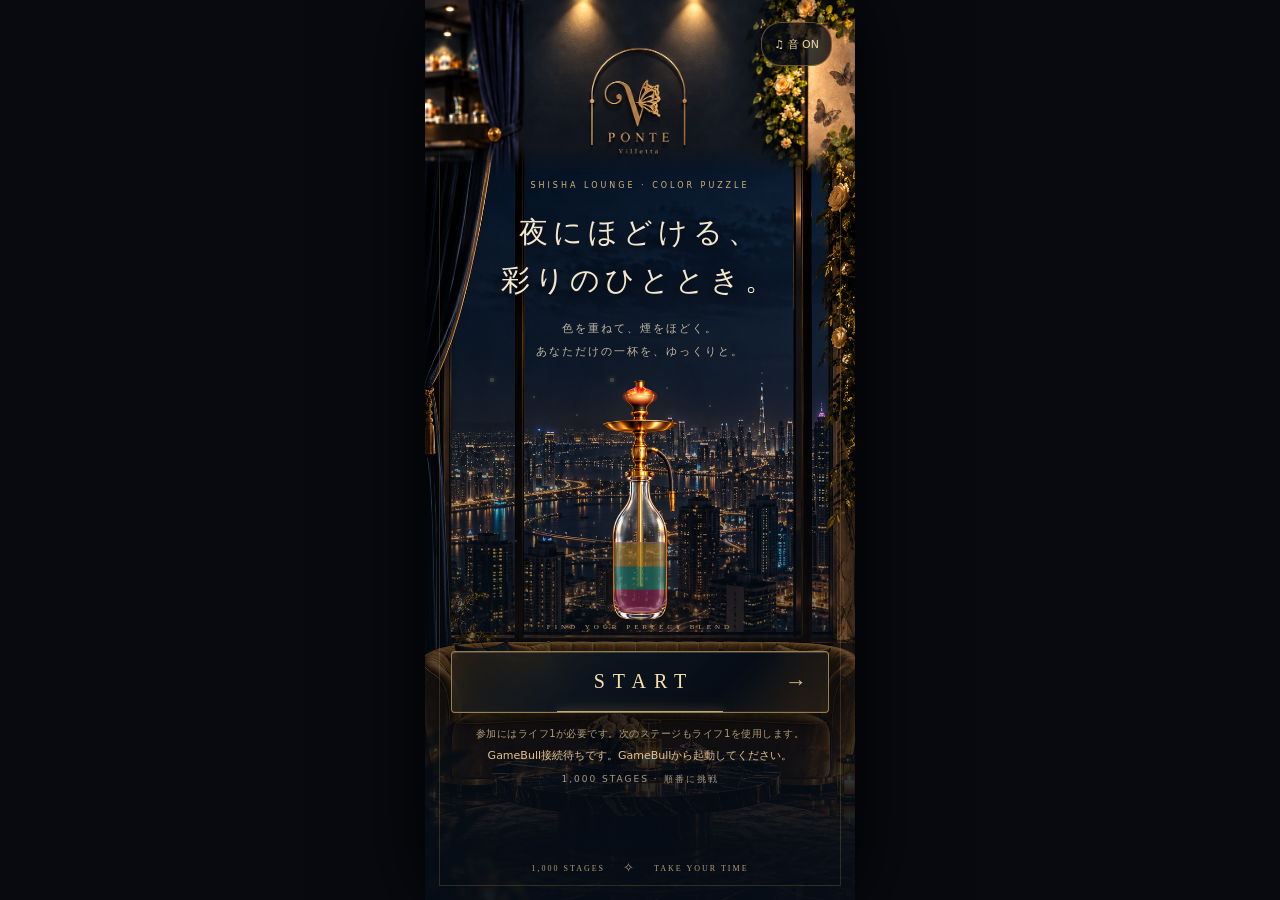
==== app.html @ 2be0266f "PONTE Villetta Color Sort staging build 1: GameBull Stage Mode (source 6ee5179)" ====
<!doctype html>
<!-- The game itself: the client's own page (source/index.html: their style block, stylesheet, markup and classic
     scripts, copied in at build time by vite.gamebull.config.ts, unchanged, plus three GameBull scripts in their
     script list: gb/ponte-env.js + gb/ponte-host.js before their gamebull.js, gb/ponte-hooks.js after their home.js).
     Loaded by index.html in a frame filling the page. -->
<html lang="ja">
<head>
<meta charset="utf-8">
<meta name="viewport" content="width=device-width, initial-scale=1, maximum-scale=1, user-scalable=no, viewport-fit=cover">
<meta name="referrer" content="no-referrer">
<title>PONTE Villetta · Color Sort</title>
<style>
*{box-sizing:border-box}body{margin:0;color:#eaf4f8;background:#0c1924;font:16px system-ui,sans-serif;min-height:100svh;background-image:radial-gradient(ellipse at 50% 35%,#193748,transparent 65%)}button,select{font:inherit;color:inherit}button{cursor:pointer}header{max-width:1060px;margin:auto;padding:28px 28px;display:flex;align-items:center;justify-content:space-between;border-bottom:1px solid #ffffff15}.brand{font-weight:750;letter-spacing:3px}.dot{color:#75e2c4}header small{color:#819ba9;letter-spacing:2px}main{max-width:950px;margin:auto;text-align:center;padding:40px 20px}.eyebrow{font-size:11px;letter-spacing:4px;color:#75e2c4}h1{font-size:clamp(30px,5vw,46px);font-weight:500;margin:12px 0}p{color:#93acba;font-size:14px;line-height:1.8}.stats{display:flex;justify-content:center;gap:55px;margin:28px 0 12px}.stats span{display:block;font-size:10px;letter-spacing:2px;color:#8da6b5;margin-bottom:5px}.stats strong{font-size:22px;font-weight:500}select{background:#172c3b;border:1px solid #466071;border-radius:8px;padding:6px}#board{display:flex;flex-wrap:wrap;justify-content:center;gap:28px 22px;max-width:800px;margin:40px auto;min-height:215px;align-items:center}.bottle{position:relative;background:transparent;border:0;padding:0 7px 22px;width:86px;transition:transform .22s;outline-offset:9px}.glass{height:164px;border:2px solid #a7ccdb85;border-top:0;border-radius:8px 8px 25px 25px;padding:9px 5px 5px;background:linear-gradient(90deg,#ffffff0d,transparent 60%,#ffffff10);position:relative;box-shadow:inset 3px 0 0 #ffffff08,0 12px 20px #0003}.glass:before{content:'';position:absolute;top:-5px;left:-4px;right:-4px;height:7px;border:2px solid #b8d6e2a0;border-radius:50%;background:#19303f}.liquid{position:absolute;bottom:5px;left:5px;right:5px;height:144px;display:flex;flex-direction:column-reverse;border-radius:0 0 18px 18px;overflow:hidden}.layer{height:25%;flex-shrink:0;background:var(--c);box-shadow:inset 7px 0 0 #ffffff18,inset -5px 0 0 #0000000b;border-top:1px solid #ffffff35}.num{position:absolute;bottom:0;left:0;right:0;font-size:11px;color:#7894a5}.selected{transform:translateY(-20px)}.selected .glass{border-color:#8ce6cf;box-shadow:0 0 25px #75e2c422}.complete .num{color:#75e2c4}.hint .glass{box-shadow:0 0 25px #f4d47888}#message{min-height:28px;color:#bdd5df;font-size:14px}.controls{display:flex;gap:10px;justify-content:center;flex-wrap:wrap;margin:20px 0}button.action{padding:13px 19px;border-radius:10px;border:1px solid #ffffff20;background:#ffffff08}.action:hover{background:#ffffff14}.action:disabled{opacity:.35;cursor:default}button.primary{background:#79dfc2;color:#0d3029;border:0;font-weight:650}.guide{margin:40px auto 0;padding-top:24px;border-top:1px solid #ffffff12;max-width:560px;font-size:12px;color:#7f9ba9}dialog{background:#173142;color:#eaf4f8;border:1px solid #6a9aab;border-radius:24px;padding:36px;max-width:90vw;text-align:center}dialog::backdrop{background:#041019bd}footer{text-align:center;color:#627e8e;font-size:11px;letter-spacing:2px;padding:20px}@media(max-width:500px){header{padding:22px 20px}header small{display:none}main{padding-top:28px}#board{gap:25px 8px;margin:32px auto}.bottle{width:65px;padding-left:4px;padding-right:4px}.glass{height:140px}.liquid{height:120px}.stats{gap:28px}.action{font-size:13px}}
</style><link rel="stylesheet" href="lounge.css?v=1">
  <script type="module" crossorigin src="./gb/app-Dv-M6QU7.js"></script>
  <link rel="modulepreload" crossorigin href="./gb/nozoom-BwxvnWFh.js">
</head>
<body>
<section id="home" aria-label="PONTE Villetta トップページ"><div class="home-logo" role="img" aria-label="PONTE Villetta"></div><div class="home-city-lights city-lights" aria-hidden="true"></div><div class="home-intro"><span class="home-kicker">SHISHA LOUNGE · COLOR PUZZLE</span><h2>夜にほどける、<br>彩りのひととき。</h2><p>色を重ねて、煙をほどく。<br>あなただけの一杯を、ゆっくりと。</p></div><div class="home-display" aria-hidden="true"><div class="hero-hookah"><div class="hero-water"></div><span class="hero-ember" aria-hidden="true"></span><span class="hero-smoke" aria-hidden="true"><i></i><i></i><i></i><i></i><i></i><i></i></span><img src="assets/hookah.png" alt=""></div><span class="home-caption">FIND YOUR PERFECT BLEND</span></div><div class="home-actions"><button id="continue-game" class="home-play">START <span>→</span></button><p id="participation-note"></p><p id="home-error" role="status" aria-live="polite"></p><span id="home-progress"></span></div><div class="home-foot"><span>1,000 STAGES</span><i>✧</i><span>TAKE YOUR TIME</span></div></section><button id="back-home" aria-label="トップページへ戻る">‹ TOP</button><div class="city-lights" aria-hidden="true"></div><header><div class="brand"><span class="dot">◒</span> WATER SORT</div><small>A LITTLE MOMENT OF CLARITY</small></header><button id="sound" type="button" aria-label="BGMと効果音の切り替え" aria-pressed="true">♫ 音 ON</button>
<main><div class="eyebrow">PONTE VILLETTA · COLOR SORT</div><h1>彩りを、ひとつに。</h1><p>光に満ちたボトルを、同じ色で満たしましょう。</p><div class="stats"><div><span>LEVEL</span><strong id="level">01</strong></div><div><span>MOVES</span><strong id="moves">0</strong></div><div><span>COMPLETED</span><strong id="done">0 / 2</strong></div></div><div id="board" aria-label="パズルのボトル"></div><div id="message" role="status" aria-live="polite">注ぐボトルを選んでください</div></main>
<dialog id="gameover"><div class="eyebrow">THE LOUNGE IS CLOSED</div><h1>GAME OVER</h1><p id="gameover-result"></p><button id="gameover-home" class="action primary">終了を確認しています…</button></dialog><dialog id="win"><div class="eyebrow">BEAUTIFULLY SORTED</div><h1>クリア！</h1><p id="result"></p><button class="action primary" id="next">次のステージへ →</button><button class="action" id="close">盤面を見る</button></dialog>
<script src="gamebull-config.js?v=1"></script><script src="gb/ponte-env.js?v=1"></script><script src="gb/ponte-host.js?v=1"></script><script src="gamebull.js?v=1"></script><script src="levels.js?v=1"></script><script src="audio.js?v=1"></script><script src="scroll-lock.js?v=1"></script><script src="pour.js?v=1"></script><script src="atmosphere.js?v=1"></script><script src="gameover.js?v=1"></script><script src="game.js?v=1"></script><script src="home.js?v=1"></script><script src="gb/ponte-hooks.js?v=1"></script>
</body>
</html>
---- lounge.css ----
/* PONTE Villetta — reference lounge theme */
body{background:#101114 url('assets/lounge.png') center top / cover fixed no-repeat;color:#f8e9c9;min-height:100svh;font-family:'Yu Mincho','Hiragino Mincho ProN',Georgia,serif}
body:before{content:'';position:fixed;inset:0;background:linear-gradient(180deg,#080a1000 0%,#080a1020 22%,#080a1040 70%,#080a1000);z-index:-1;pointer-events:none}
header{height:clamp(180px,24vw,270px);padding:0;border:0;justify-content:center;position:relative;max-width:1100px}
header .brand,header small{display:none}
main{max-width:1080px;padding:0 24px 18px;position:relative}
.eyebrow{color:#eac078;letter-spacing:5px;font-size:10px}main>h1{font-size:clamp(18px,3vw,26px);letter-spacing:5px;margin:8px 0;font-weight:400;text-shadow:0 2px 10px #000}main>p{margin:6px 0;color:#e4cfaa;font-size:12px;letter-spacing:2px}
.stats{margin:20px auto 4px;gap:0;border:1px solid #b886415e;max-width:420px;background:#090d13b8;border-radius:3px;padding:10px 0;box-shadow:0 4px 30px #0004}.stats>div{flex:1;border-right:1px solid #b8864135}.stats>div:last-child{border:0}.stats span{color:#bfa77c;font-size:9px;letter-spacing:3px}.stats strong{font-size:19px;color:#f5dcac}select{background:#141617;color:#f2d59c;border:1px solid #a681454d;font:15px Georgia,serif;padding:3px 12px;border-radius:2px}
#board{display:grid;grid-template-columns:repeat(var(--columns,5),minmax(0,1fr));gap:0;max-width:940px;margin:20px auto 12px;min-height:260px;align-items:end;position:relative}
.shelf-row{display:contents}.bottle{width:100%;aspect-ratio:0.34;height:auto;padding:0;margin:0 0 24px;position:relative;isolation:isolate;transform-origin:50% 90%;transition:transform .3s,filter .3s;overflow:visible;max-height:355px}
.bottle:before{content:'';position:absolute;left:-2%;right:-2%;bottom:-5px;height:7px;background:linear-gradient(#fff0bf,#d29231 28%,#6e390a 60%,#fbd78d 80%,#4b2b10);box-shadow:0 3px 15px #000,0 -2px 13px #efaa3240;z-index:-1}
.bottle:after{content:'';position:absolute;inset:0;background:url('assets/hookah.png') center center / 100% 100% no-repeat;pointer-events:none;z-index:3;filter:drop-shadow(0 8px 8px #0008)}
.glass{position:absolute;left:19%;right:19%;height:42%;bottom:3%;border:0;border-radius:0 0 22% 22%;padding:0;background:none;box-shadow:none;overflow:hidden;z-index:1;clip-path:polygon(4% 0,96% 0,100% 88%,94% 97%,77% 100%,23% 100%,6% 97%,0 88%)}
.glass:before{display:none}.liquid{inset:0;height:100%;border-radius:0;overflow:hidden}.layer{background:linear-gradient(90deg,#0004 0%,#fff2 18%,var(--c) 35%,var(--c) 65%,#fff3 84%,#0004 100%),var(--c);background-blend-mode:screen,normal;box-shadow:inset 2px 0 8px #fff3,0 -2px 5px var(--c);border-top:2px solid #fff8;filter:saturate(1.5) brightness(1.1);position:relative}.layer:after{content:'';position:absolute;inset:0;background:radial-gradient(ellipse at 50% 25%,#ffffff66 0 1px,transparent 2px),radial-gradient(ellipse at 65% 70%,#ffffff44 0 1px,transparent 2px);background-size:17px 25px,23px 33px}
.num{bottom:-23px;font-family:Georgia,serif;font-size:11px;color:#e0ba73;text-shadow:0 1px 6px #000}.selected{transform:translateY(-16px);filter:drop-shadow(0 0 9px #ffcb7180)}.selected .glass{border:0;box-shadow:none}.complete .num{color:#ffe7a1}.hint{filter:drop-shadow(0 0 12px #ffdc7b)}.hint .glass{box-shadow:none}
#message{font-family:system-ui,sans-serif;font-size:12px;color:#f2dcaf;text-shadow:0 2px 7px #000;margin:12px 0}.controls{gap:8px;margin:12px 0}.action,button.action{font-family:system-ui,sans-serif;font-size:12px;letter-spacing:1px;border:1px solid #b38a4a99;border-radius:3px;background:linear-gradient(#24201be8,#0d0e12ef);color:#f2d7a1;padding:12px 20px;box-shadow:0 5px 18px #0004}.action:hover{background:#73552c9e;border-color:#edc77f}button.primary{background:linear-gradient(#e7c078,#9d6d2b);color:#19130b}.guide{font-family:system-ui,sans-serif;border-color:#c89c4844;color:#dbc8a6;background:#090c12bd;padding:17px 20px;margin-top:20px;line-height:1.9;font-size:11px;max-width:600px}footer{font-family:Georgia,serif;color:#e6c380;text-shadow:0 2px 5px #000;padding:22px 0 35px;letter-spacing:4px;font-size:10px}dialog{background:linear-gradient(145deg,#25231f,#0a0d13);border:1px solid #c79a52;color:#f3ddb3;border-radius:4px;box-shadow:0 0 90px #d8a13c20}dialog h1{font-family:Georgia,serif}dialog p{color:#d6c19f}
@media(min-width:900px){body{background-size:1100px auto;background-color:#090b10}main{max-width:1000px}#board{max-width:840px}.bottle{max-height:330px}}
@media(max-width:600px){body{background-attachment:scroll;background-size:auto 100%;background-position:center top}header{height:185px}main{padding:0 10px 15px}main>h1{font-size:18px;letter-spacing:3px}main>p{font-size:10px;letter-spacing:1px}.stats{max-width:310px;margin-top:15px;padding:8px 0}#board{margin:16px 0 12px;min-height:210px}.bottle{max-height:260px;margin-bottom:28px}.controls{gap:6px}.action,button.action{padding:10px 12px;font-size:11px}.num{font-size:10px}.guide{margin-top:15px;font-size:10px}footer{font-size:8px;letter-spacing:3px}}
@media(prefers-reduced-motion:reduce){.bottle{transition:none}}
header{height:410px}.bottle{aspect-ratio:.56;max-height:none}.glass{left:31%;right:31%;height:36%;bottom:4%}header .brand{display:block;position:absolute;inset:0;opacity:0;pointer-events:none}body{background-size:1100px auto;background-attachment:scroll} @media(min-width:900px){header{height:410px}.bottle{max-height:none}} @media(max-width:600px){body{background-size:760px auto}header{height:285px}.bottle{max-height:none}}

.pouring-bottle{transform-origin:50% 43%!important;filter:drop-shadow(0 10px 14px #000a)}.pouring-bottle:before,.pouring-bottle .num{display:none}.pour-source .glass,.pour-source:after,.pour-source .num{visibility:hidden}.pour-stream{position:fixed;inset:0;width:100vw;height:100vh;pointer-events:none;z-index:1101;overflow:visible;filter:drop-shadow(0 0 4px #fff8)}.incoming-water{height:0;flex-shrink:0}

/* Mobile portrait game frame on every screen. */
html{background:#080a10}body{width:100%;max-width:430px;margin:0 auto;position:relative;min-height:100svh;background-size:430px auto;background-position:center top;box-shadow:0 0 80px #000;overflow-x:clip}header{height:164px!important;width:100%}main{max-width:430px;padding:0 12px 16px}main>.eyebrow{font-size:8px;letter-spacing:3px}main>h1{font-size:19px;letter-spacing:3px;margin:6px 0}main>p{font-size:10px;letter-spacing:.5px;margin:4px 0}.stats{margin:12px auto 0;padding:8px 0;max-width:335px}.stats span{font-size:8px;letter-spacing:2px}.stats strong{font-size:17px}select{min-height:30px;font-size:15px}#board{max-width:405px;margin:24px auto 12px;gap:0;min-height:180px}.bottle{aspect-ratio:.56;max-height:none;margin-bottom:28px;touch-action:manipulation}.num{font-size:10px;bottom:-22px}#message{font-size:11px;margin:8px 0;min-height:22px}.controls{display:grid;grid-template-columns:1fr 1fr;gap:8px;max-width:340px;margin:10px auto}.action,button.action{font-size:12px;padding:10px 8px;min-height:44px;touch-action:manipulation}.guide{font-size:10px;line-height:1.8;margin:16px auto 0;padding:12px 8px}footer{font-size:8px;letter-spacing:2px;padding:16px 0 max(22px,env(safe-area-inset-bottom))}dialog{max-width:calc(100vw - 32px);width:350px;padding:28px 18px}dialog h1{font-size:30px}.pouring-bottle{max-width:none}
.hose-smoke{position:absolute;left:75%;top:54%;width:1px;height:1px;z-index:5;pointer-events:none}.hose-smoke i{position:absolute;left:-5px;bottom:0;width:13px;height:22px;border-radius:50%;background:radial-gradient(ellipse,#f3f0ed99,#d4d9e43d 45%,transparent 72%);filter:blur(2px);opacity:0;animation:shisha-smoke 3.6s ease-out infinite}.hose-smoke i:nth-child(2){animation-delay:.7s}.hose-smoke i:nth-child(3){animation-delay:1.4s}.hose-smoke i:nth-child(4){animation-delay:2.1s}.hose-smoke i:nth-child(5){animation-delay:2.8s}.complete:after{filter:drop-shadow(0 0 5px #ffd37b55)}.pouring-bottle .hose-smoke,.pour-source .hose-smoke{display:none}
@keyframes shisha-smoke{0%{opacity:0;transform:translate(0,0) scale(.4) rotate(-8deg)}15%{opacity:.8}40%{opacity:.6;transform:translate(-8px,-22px) scale(1.2) rotate(12deg)}70%{opacity:.35;transform:translate(10px,-48px) scale(1.9) rotate(-12deg)}100%{opacity:0;transform:translate(-5px,-85px) scale(2.6) rotate(16deg)}}
@media(max-width:360px){header{height:155px!important}main{padding-left:8px;padding-right:8px}main>h1{font-size:17px}#board{margin-top:22px}.hose-smoke i{width:11px}}
@media(prefers-reduced-motion:reduce){.hose-smoke i{animation:none;opacity:.35;transform:translateY(-12px);filter:blur(3px)}}

/* Keep the playfield primary; removed bottom controls and copy. */
main{padding:0 6px 18px}header{height:145px!important}main>.eyebrow{font-size:7px;letter-spacing:2px}main>h1{font-size:16px;margin:3px 0}main>p{display:none}.stats{margin-top:8px;padding:5px 0;max-width:320px}#board{max-width:418px;margin:26px auto 0;min-height:0;column-gap:0;row-gap:10px}.bottle{aspect-ratio:.56;margin-bottom:22px}.bottle:after{background-size:125% 100%;background-position:center}.glass{left:26.25%;right:26.25%}.hose-smoke{left:81.25%}.bottle:before{left:0;right:0}.num{bottom:-19px}#message{position:absolute;width:1px;height:1px;padding:0;margin:-1px;overflow:hidden;clip-path:inset(50%);white-space:nowrap}body{background-size:430px auto;background-repeat:repeat-y}.pouring-bottle{margin:0}.pouring-bottle:after{background-size:125% 100%}@media(max-width:360px){header{height:140px!important}main{padding:0 4px 14px}#board{margin-top:24px}}
body{background-repeat:no-repeat}
/* Extend the lounge to the full document while preserving the original masthead. */
body{isolation:isolate;background-size:100% 100%;background-repeat:no-repeat;background-position:center top}
body:before{content:'';position:absolute;inset:0;z-index:-1;background:url('assets/lounge.png') center top / 100% auto no-repeat;mask-image:linear-gradient(to bottom,#000 0px,#000 350px,transparent 640px);pointer-events:none}
/* One continuous scene: skyline above, a single sofa below. */
body{background-image:url('assets/lounge-night.png');background-size:100% 100%;background-position:center top;background-repeat:no-repeat}
body:before{display:none}
/* Keep the established V-and-butterfly logo exactly as before. */
header{height:170px!important;background:url('assets/lounge.png') center top / 430px auto no-repeat;mask-image:linear-gradient(#000 0%,#000 93%,transparent 100%)}
@media(max-width:430px){header{background-size:100% auto}}

#sound{position:absolute;top:10px;right:10px;z-index:20;border:1px solid #b38a4a88;border-radius:20px;background:#080c14cc;color:#f1d29c;font:11px system-ui,sans-serif;padding:8px 12px;min-height:44px;min-width:70px;cursor:pointer;touch-action:manipulation}#sound[aria-pressed="false"]{color:#adabac;border-color:#7776}#sound:focus-visible{outline:2px solid #f1d29c;outline-offset:3px}

.coal-glow{position:absolute;z-index:4;top:3.7%;left:37%;width:26%;height:7%;border-radius:50%;pointer-events:none;opacity:0;background:radial-gradient(ellipse,#fff3b6 0%,#ff9025 20%,#fc3615a8 52%,transparent 75%);mix-blend-mode:screen}.complete .coal-glow{animation:ember-breathe 2.4s ease-in-out infinite}.pouring-bottle .coal-glow{display:none}@keyframes ember-breathe{0%,100%{opacity:.6;filter:drop-shadow(0 0 4px #ff4014)}50%{opacity:1;filter:drop-shadow(0 0 10px #ff6b16)}}
.water-bubbles{position:absolute;inset:0;pointer-events:none;overflow:hidden;z-index:2;display:none}.selected .water-bubbles{display:block}.water-bubbles i{position:absolute;left:45%;bottom:0;width:4px;height:5px;border:1px solid #e2ffffbb;background:#ffffff30;border-radius:50%;opacity:0;animation:water-bubble-rise 1.5s linear infinite}.water-bubbles i:nth-child(2){left:32%;animation-delay:.3s;width:3px;height:3px}.water-bubbles i:nth-child(3){left:61%;animation-delay:.6s}.water-bubbles i:nth-child(4){left:52%;animation-delay:.9s;width:3px;height:3px}.water-bubbles i:nth-child(5){left:40%;animation-delay:1.2s}@keyframes water-bubble-rise{0%{opacity:0;transform:translate(0,0)}15%{opacity:.8}80%{opacity:.65}100%{opacity:0;transform:translate(3px,-90px)}}
.butterfly-celebration{position:fixed;inset:0;z-index:1400;pointer-events:none;overflow:hidden}.smoke-butterfly{position:absolute;width:24px;height:24px;opacity:0;animation:butterfly-rise 2.5s ease-in-out var(--delay) both}.butterfly-shape{position:absolute;inset:0;filter:drop-shadow(0 0 4px #ffdc9e);opacity:.85}.wing{position:absolute;top:2px;width:12px;height:19px;border-radius:80% 20% 70% 35%;background:radial-gradient(ellipse at 65% 50%,#f9e5b5aa,#d7cdbd55 60%,transparent);border:1px solid #edcf9555;animation:wing-flutter .35s ease-in-out infinite alternate}.left-wing{left:0;transform-origin:right center}.right-wing{right:0;transform-origin:left center;scale:-1 1}.butterfly-body{position:absolute;left:11px;top:5px;width:2px;height:15px;border-radius:50%;background:#f7e2b7aa}.smoke-trail{position:absolute;left:3px;top:15px;width:20px;height:65px;border-radius:50%;background:radial-gradient(ellipse,#eee8dc40,transparent 65%);filter:blur(4px)}@keyframes wing-flutter{from{transform:rotateY(0) rotate(-12deg)}to{transform:rotateY(65deg) rotate(12deg)}}@keyframes butterfly-rise{0%{opacity:0;transform:translate(0,0) scale(.35)}15%{opacity:.9}55%{opacity:.8}100%{opacity:0;transform:translate(var(--dx),var(--dy)) scale(1.5)}}
@media(prefers-reduced-motion:reduce){.complete .coal-glow{animation:none;opacity:.7}.water-bubbles i{animation:none}.butterfly-celebration{display:none}}

#home{display:none}body.home-open>header,body.home-open>main{display:none}body.home-open{min-height:100svh;background-image:none;background-color:#080f18}body.home-open #home{display:flex}#home{position:relative;flex-direction:column;align-items:center;min-height:100svh;overflow:hidden;padding:0 26px 24px;background:linear-gradient(#050b1400 20%,#070e1844 50%,#060d17f2 94%),url('assets/lounge-night.png') center / 100% 100% no-repeat}#home:before{content:'';position:absolute;inset:0;pointer-events:none;border:1px solid #c69c4f38;margin:14px;z-index:0}.home-logo{width:calc(100% + 52px);height:174px;flex-shrink:0;background:url('assets/lounge.png') center top / 430px auto no-repeat;mask-image:linear-gradient(#000 85%,transparent)}.home-intro{text-align:center;position:relative;margin-top:0}.home-kicker{font:8px system-ui,sans-serif;letter-spacing:3px;color:#d2b275}.home-intro h2{font-size:29px;line-height:1.65;font-weight:400;letter-spacing:5px;margin:17px 0 12px;color:#f5e7cd;text-shadow:0 3px 15px #000}.home-intro p{font:11px/2.1 system-ui,sans-serif;letter-spacing:2px;color:#c1b7a6;margin:0}.home-display{position:relative;width:100%;height:260px;display:flex;align-items:center;justify-content:center;margin:8px 0 4px}.hero-hookah{position:relative;width:136px;height:244px;filter:drop-shadow(0 0 25px #dda55720)}.hero-hookah img{position:absolute;inset:0;width:100%;height:100%;z-index:2;object-fit:fill}.hero-water{position:absolute;left:31%;right:31%;bottom:4%;height:29%;border-radius:0 0 14px 14px;background:linear-gradient(to top,#ab176a 0 33%,#0ea794 34% 66%,#efad20 67%);box-shadow:0 0 18px #eabd3322}.home-caption{position:absolute;bottom:0;font-size:7px;letter-spacing:4px;color:#bea473}.home-actions{width:100%;position:relative;text-align:center;margin-top:16px}.home-play{width:100%;min-height:54px;border:1px solid #efce89;background:linear-gradient(120deg,#e5bf76,#ac7834);color:#1a140c;font:600 14px system-ui,sans-serif;letter-spacing:3px;border-radius:2px;box-shadow:0 4px 22px #c3953b1f;padding:12px 20px}.home-play span{float:right;font-size:20px}.home-play:hover{filter:brightness(1.1)}.home-secondary{display:block;margin:13px auto 8px;min-height:44px;background:transparent;border:0;border-bottom:1px solid #b7944a55;color:#dcc398;font:11px system-ui,sans-serif;letter-spacing:2px;padding:10px 16px}#home-progress{font:9px system-ui,sans-serif;color:#a89b86;letter-spacing:2px}.home-foot{display:flex;align-items:center;justify-content:center;gap:18px;font-size:8px;letter-spacing:2px;color:#b49c74;padding-top:24px;margin-top:auto;position:relative}.home-foot i{font-size:13px;font-style:normal}#back-home{position:absolute;left:9px;top:10px;z-index:20;min-height:44px;padding:8px 12px;border:1px solid #b38a4a66;border-radius:20px;background:#080c14cc;color:#e0c38d;font:10px system-ui,sans-serif;cursor:pointer}body.home-open #back-home{display:none}body.home-open #sound{top:22px;right:23px}@media(max-width:430px){.home-logo{background-size:100% auto}}@media(max-height:750px){.home-logo{height:150px}.home-intro h2{font-size:25px;margin:10px 0 6px}.home-display{height:205px}.hero-hookah{height:194px;width:108px}.home-actions{margin-top:12px}.home-foot{padding-top:16px}}

.hero-ember{position:absolute;top:3.7%;left:37%;width:26%;height:7%;z-index:4;border-radius:50%;background:radial-gradient(ellipse,#fff3c4 0%,#ffb14e 18%,#ff431bab 50%,transparent 74%);mix-blend-mode:screen;animation:hero-ember-glow 2.8s ease-in-out infinite;pointer-events:none}.hero-smoke{position:absolute;left:75%;top:54%;z-index:5;width:1px;height:1px;pointer-events:none}.hero-smoke i{position:absolute;bottom:0;left:-9px;width:22px;height:37px;border-radius:50%;opacity:0;background:radial-gradient(ellipse,#f1e9df99,#ccd6e344 45%,transparent 72%);filter:blur(3px);animation:hero-smoke-rise 4.4s ease-out infinite}.hero-smoke i:nth-child(2){animation-delay:.7s}.hero-smoke i:nth-child(3){animation-delay:1.4s}.hero-smoke i:nth-child(4){animation-delay:2.1s}.hero-smoke i:nth-child(5){animation-delay:2.8s}.hero-smoke i:nth-child(6){animation-delay:3.5s}.home-play{letter-spacing:6px;font-family:Georgia,serif;font-size:18px}.hero-water:after{content:'';position:absolute;inset:0;background:radial-gradient(circle at 50% 70%,#fff7 0 1px,transparent 2px);background-size:13px 21px;animation:hero-bubbles 2s linear infinite;opacity:.5}@keyframes hero-bubbles{to{background-position:0 -42px}}@keyframes hero-ember-glow{0%,100%{opacity:.65;filter:drop-shadow(0 0 5px #ff4515)}50%{opacity:1;filter:drop-shadow(0 0 13px #ff7d24)}}@keyframes hero-smoke-rise{0%{opacity:0;transform:translate(0,0) scale(.35)}15%{opacity:.7}45%{opacity:.55;transform:translate(-12px,-45px) scale(1.1) rotate(12deg)}70%{opacity:.3;transform:translate(9px,-85px) scale(1.8) rotate(-12deg)}100%{opacity:0;transform:translate(-8px,-135px) scale(2.5) rotate(15deg)}}@media(prefers-reduced-motion:reduce){.hero-ember{animation:none;opacity:.8}.hero-smoke i{animation:none;opacity:.2;transform:translateY(-15px)}.hero-water:after{animation:none}}
/* Jewel-toned liquid: bright color in front of the glass sprite, reflective edges retained. */
.bottle .glass{z-index:4;mix-blend-mode:screen}.bottle .layer{background:linear-gradient(90deg,#00121a55 0%,#ffffff24 12%,transparent 24%,transparent 68%,#ffffff45 88%,#00121a44 100%),var(--c);background-blend-mode:normal;filter:saturate(1.55) brightness(1.18);border-top:2px solid #dfffffc9;box-shadow:inset 3px 0 8px #ffffff40,inset -3px 0 7px #0004,0 -2px 7px var(--c)}.bottle .layer:after{background:radial-gradient(circle at 46% 25%,#ffffff88 0 1px,transparent 1.8px),radial-gradient(circle at 58% 68%,#ffffff66 0 .7px,transparent 1.5px);background-size:16px 23px,21px 31px;opacity:.75}.hero-water{z-index:3;mix-blend-mode:screen;filter:saturate(1.4) brightness(1.15);background:linear-gradient(to top,#f00069 0 33%,#00dcb1 34% 66%,#ffbc00 67%);box-shadow:inset 3px 0 8px #fff6,inset -3px 0 8px #0004,0 0 16px #00bfa533;border-top:2px solid #fff9}.hero-water:before{content:'';position:absolute;inset:0;border-radius:inherit;background:linear-gradient(90deg,#0003,transparent 25%,transparent 75%,#fff5 90%,#0002)}

.city-lights{position:absolute;inset:0;pointer-events:none;z-index:0;overflow:hidden}.city-lights i{position:absolute;width:var(--size);height:var(--size);border-radius:35%;background:#ffdda0;box-shadow:0 0 4px #ffc967,0 0 9px #ffbb4380;opacity:.2;animation:city-window-glow var(--duration) ease-in-out var(--delay) infinite}.city-lights i:nth-child(3n){background:#b7e5ff;box-shadow:0 0 5px #9ad6ff80}.city-lights i:nth-child(7n){border-radius:50%;box-shadow:0 0 6px #ffe2a3,0 0 16px #ffbd4655}body.home-open>.city-lights{display:none}.home-city-lights{z-index:0}main,header{z-index:1}.home-display,.home-logo{z-index:1}@keyframes city-window-glow{0%,100%{opacity:.15;filter:brightness(.7)}45%{opacity:.85;filter:brightness(1.3)}65%{opacity:.4}}@media(prefers-reduced-motion:reduce){.city-lights i{animation:none;opacity:.35}}
/* Smoked glass and fine gold for the lounge entrance. */
.home-play{position:relative;isolation:isolate;overflow:hidden;display:flex;align-items:center;justify-content:center;min-height:62px;border:1px solid #d4ae6caa;border-radius:4px;background:linear-gradient(135deg,#3a2d1b99 0%,#0b1520ed 38%,#060d17f2 70%,#302517bb);color:#f6dfb0;font:400 20px Georgia,serif;letter-spacing:8px;text-indent:8px;padding:16px 48px;box-shadow:inset 0 1px 0 #ffe7ba33,inset 0 -1px 0 #b68b431c,0 8px 25px #0008,0 0 15px #c79e4612;backdrop-filter:blur(10px);transition:box-shadow .25s,transform .2s,border-color .25s;touch-action:manipulation}.home-play span{position:absolute;right:21px;font-size:22px;color:#d8b77c;letter-spacing:0;text-indent:0;transition:transform .25s}.home-play:before{content:'';position:absolute;z-index:-1;inset:0;background:linear-gradient(110deg,transparent 15%,#ffdf9e18 45%,#fff2d62b 50%,transparent 75%);transform:translateX(-150%);animation:entrance-glint 7s ease-in-out infinite}.home-play:after{content:'';position:absolute;left:28%;right:28%;bottom:0;height:1px;background:#ffe6ac;box-shadow:0 0 9px #ffd174,0 0 20px #d6a650;opacity:.7}.home-play:hover{filter:none;border-color:#f3d69c;box-shadow:inset 0 1px 0 #ffe7ba44,0 8px 30px #0008,0 0 22px #c99e4630}.home-play:hover span{transform:translateX(4px)}.home-play:active{transform:translateY(2px) scale(.99)}.home-play:focus-visible{outline:2px solid #f4d69a;outline-offset:5px}@keyframes entrance-glint{0%,60%{transform:translateX(-150%)}85%,100%{transform:translateX(150%)}}@media(prefers-reduced-motion:reduce){.home-play:before{animation:none}.home-play,.home-play span{transition:none}}
/* Translucent liquid with restrained reflections for the dark lounge. */
.bottle .glass{z-index:4;mix-blend-mode:normal;opacity:.72}.bottle .layer{background:linear-gradient(90deg,#07131e55 0%,#ffffff12 13%,transparent 27%,transparent 72%,#ffffff28 88%,#07131e44 100%),var(--c);background-blend-mode:normal;filter:saturate(.8) brightness(.72);border-top:1px solid #e0f5ff66;box-shadow:inset 2px 0 6px #ffffff20,inset -2px 0 6px #0003;}.bottle .layer:after{opacity:.35}.hero-water{z-index:3;mix-blend-mode:normal;opacity:.65;filter:saturate(.85) brightness(.78);background:linear-gradient(to top,#bd2868 0 33%,#169c83 34% 66%,#c89120 67%);box-shadow:inset 2px 0 6px #ffffff22,inset -2px 0 6px #0004;border-top:1px solid #e3f4ff66}.hero-water:before{background:linear-gradient(90deg,#0002,transparent 25%,transparent 75%,#fff2 90%,#0002)}
/* Gameplay prioritizes clear color recognition; TOP remains translucent. */
.bottle .glass{mix-blend-mode:screen;opacity:1}.bottle .layer{filter:saturate(1.55) brightness(1.18);border-top:2px solid #dfffffc9;box-shadow:inset 3px 0 8px #ffffff40,inset -3px 0 7px #0004,0 -2px 7px var(--c)}

#participation-note{font:10px/1.8 system-ui,sans-serif;color:#c1aa7f;letter-spacing:.5px;margin:12px 0 2px}#home-error{font:11px/1.6 system-ui,sans-serif;color:#e5c18e;min-height:16px;margin:4px 0}#retry-stage{display:block;margin:10px auto 0;border:1px solid #b38a4a55;background:#080c14aa;color:#c7af82;font:10px system-ui,sans-serif;padding:8px 14px;min-height:40px;border-radius:3px;cursor:pointer}.home-play:disabled{opacity:.5;cursor:wait}
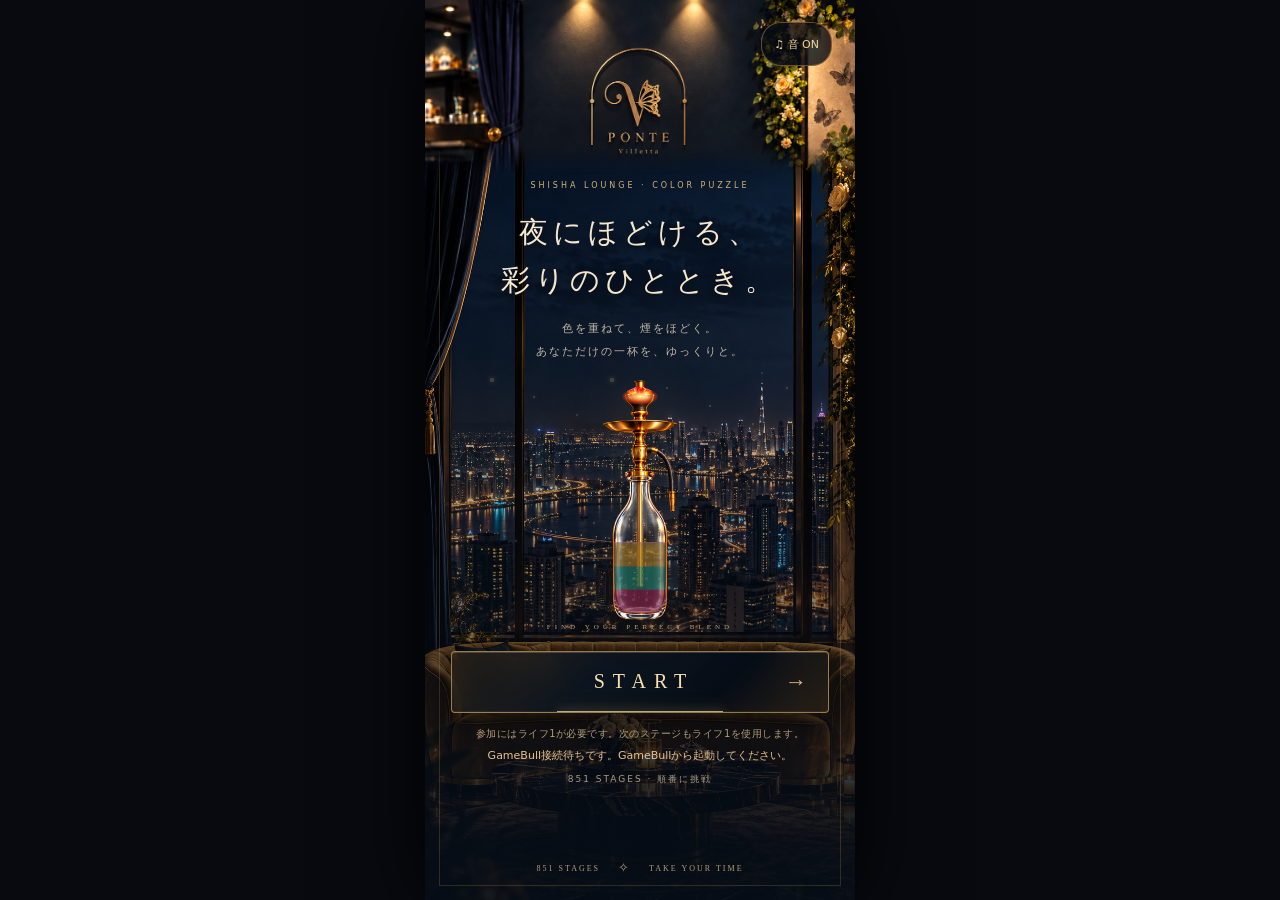
==== commit 86c85cc0: "PONTE Villetta Color Sort staging build 7: 851 stages, repeated boards removed (source 5fe5fc0)" ====
--- a/app.html
+++ b/app.html
@@ -11,14 +11,14 @@
 <title>PONTE Villetta · Color Sort</title>
 <style>
 *{box-sizing:border-box}body{margin:0;color:#eaf4f8;background:#0c1924;font:16px system-ui,sans-serif;min-height:100svh;background-image:radial-gradient(ellipse at 50% 35%,#193748,transparent 65%)}button,select{font:inherit;color:inherit}button{cursor:pointer}header{max-width:1060px;margin:auto;padding:28px 28px;display:flex;align-items:center;justify-content:space-between;border-bottom:1px solid #ffffff15}.brand{font-weight:750;letter-spacing:3px}.dot{color:#75e2c4}header small{color:#819ba9;letter-spacing:2px}main{max-width:950px;margin:auto;text-align:center;padding:40px 20px}.eyebrow{font-size:11px;letter-spacing:4px;color:#75e2c4}h1{font-size:clamp(30px,5vw,46px);font-weight:500;margin:12px 0}p{color:#93acba;font-size:14px;line-height:1.8}.stats{display:flex;justify-content:center;gap:55px;margin:28px 0 12px}.stats span{display:block;font-size:10px;letter-spacing:2px;color:#8da6b5;margin-bottom:5px}.stats strong{font-size:22px;font-weight:500}select{background:#172c3b;border:1px solid #466071;border-radius:8px;padding:6px}#board{display:flex;flex-wrap:wrap;justify-content:center;gap:28px 22px;max-width:800px;margin:40px auto;min-height:215px;align-items:center}.bottle{position:relative;background:transparent;border:0;padding:0 7px 22px;width:86px;transition:transform .22s;outline-offset:9px}.glass{height:164px;border:2px solid #a7ccdb85;border-top:0;border-radius:8px 8px 25px 25px;padding:9px 5px 5px;background:linear-gradient(90deg,#ffffff0d,transparent 60%,#ffffff10);position:relative;box-shadow:inset 3px 0 0 #ffffff08,0 12px 20px #0003}.glass:before{content:'';position:absolute;top:-5px;left:-4px;right:-4px;height:7px;border:2px solid #b8d6e2a0;border-radius:50%;background:#19303f}.liquid{position:absolute;bottom:5px;left:5px;right:5px;height:144px;display:flex;flex-direction:column-reverse;border-radius:0 0 18px 18px;overflow:hidden}.layer{height:25%;flex-shrink:0;background:var(--c);box-shadow:inset 7px 0 0 #ffffff18,inset -5px 0 0 #0000000b;border-top:1px solid #ffffff35}.num{position:absolute;bottom:0;left:0;right:0;font-size:11px;color:#7894a5}.selected{transform:translateY(-20px)}.selected .glass{border-color:#8ce6cf;box-shadow:0 0 25px #75e2c422}.complete .num{color:#75e2c4}.hint .glass{box-shadow:0 0 25px #f4d47888}#message{min-height:28px;color:#bdd5df;font-size:14px}.controls{display:flex;gap:10px;justify-content:center;flex-wrap:wrap;margin:20px 0}button.action{padding:13px 19px;border-radius:10px;border:1px solid #ffffff20;background:#ffffff08}.action:hover{background:#ffffff14}.action:disabled{opacity:.35;cursor:default}button.primary{background:#79dfc2;color:#0d3029;border:0;font-weight:650}.guide{margin:40px auto 0;padding-top:24px;border-top:1px solid #ffffff12;max-width:560px;font-size:12px;color:#7f9ba9}dialog{background:#173142;color:#eaf4f8;border:1px solid #6a9aab;border-radius:24px;padding:36px;max-width:90vw;text-align:center}dialog::backdrop{background:#041019bd}footer{text-align:center;color:#627e8e;font-size:11px;letter-spacing:2px;padding:20px}@media(max-width:500px){header{padding:22px 20px}header small{display:none}main{padding-top:28px}#board{gap:25px 8px;margin:32px auto}.bottle{width:65px;padding-left:4px;padding-right:4px}.glass{height:140px}.liquid{height:120px}.stats{gap:28px}.action{font-size:13px}}
-</style><link rel="stylesheet" href="lounge.css?v=1">
+</style><link rel="stylesheet" href="lounge.css?v=7">
   <script type="module" crossorigin src="./gb/app-Dv-M6QU7.js"></script>
   <link rel="modulepreload" crossorigin href="./gb/nozoom-BwxvnWFh.js">
 </head>
 <body>
-<section id="home" aria-label="PONTE Villetta トップページ"><div class="home-logo" role="img" aria-label="PONTE Villetta"></div><div class="home-city-lights city-lights" aria-hidden="true"></div><div class="home-intro"><span class="home-kicker">SHISHA LOUNGE · COLOR PUZZLE</span><h2>夜にほどける、<br>彩りのひととき。</h2><p>色を重ねて、煙をほどく。<br>あなただけの一杯を、ゆっくりと。</p></div><div class="home-display" aria-hidden="true"><div class="hero-hookah"><div class="hero-water"></div><span class="hero-ember" aria-hidden="true"></span><span class="hero-smoke" aria-hidden="true"><i></i><i></i><i></i><i></i><i></i><i></i></span><img src="assets/hookah.png" alt=""></div><span class="home-caption">FIND YOUR PERFECT BLEND</span></div><div class="home-actions"><button id="continue-game" class="home-play">START <span>→</span></button><p id="participation-note"></p><p id="home-error" role="status" aria-live="polite"></p><span id="home-progress"></span></div><div class="home-foot"><span>1,000 STAGES</span><i>✧</i><span>TAKE YOUR TIME</span></div></section><button id="back-home" aria-label="トップページへ戻る">‹ TOP</button><div class="city-lights" aria-hidden="true"></div><header><div class="brand"><span class="dot">◒</span> WATER SORT</div><small>A LITTLE MOMENT OF CLARITY</small></header><button id="sound" type="button" aria-label="BGMと効果音の切り替え" aria-pressed="true">♫ 音 ON</button>
+<section id="home" aria-label="PONTE Villetta トップページ"><div class="home-logo" role="img" aria-label="PONTE Villetta"></div><div class="home-city-lights city-lights" aria-hidden="true"></div><div class="home-intro"><span class="home-kicker">SHISHA LOUNGE · COLOR PUZZLE</span><h2>夜にほどける、<br>彩りのひととき。</h2><p>色を重ねて、煙をほどく。<br>あなただけの一杯を、ゆっくりと。</p></div><div class="home-display" aria-hidden="true"><div class="hero-hookah"><div class="hero-water"></div><span class="hero-ember" aria-hidden="true"></span><span class="hero-smoke" aria-hidden="true"><i></i><i></i><i></i><i></i><i></i><i></i></span><img src="assets/hookah.png" alt=""></div><span class="home-caption">FIND YOUR PERFECT BLEND</span></div><div class="home-actions"><button id="continue-game" class="home-play">START <span>→</span></button><p id="participation-note"></p><p id="home-error" role="status" aria-live="polite"></p><span id="home-progress"></span></div><div class="home-foot"><span>851 STAGES</span><i>✧</i><span>TAKE YOUR TIME</span></div></section><button id="back-home" aria-label="トップページへ戻る">‹ TOP</button><div class="city-lights" aria-hidden="true"></div><header><div class="brand"><span class="dot">◒</span> WATER SORT</div><small>A LITTLE MOMENT OF CLARITY</small></header><button id="sound" type="button" aria-label="BGMと効果音の切り替え" aria-pressed="true">♫ 音 ON</button>
 <main><div class="eyebrow">PONTE VILLETTA · COLOR SORT</div><h1>彩りを、ひとつに。</h1><p>光に満ちたボトルを、同じ色で満たしましょう。</p><div class="stats"><div><span>LEVEL</span><strong id="level">01</strong></div><div><span>MOVES</span><strong id="moves">0</strong></div><div><span>COMPLETED</span><strong id="done">0 / 2</strong></div></div><div id="board" aria-label="パズルのボトル"></div><div id="message" role="status" aria-live="polite">注ぐボトルを選んでください</div></main>
 <dialog id="gameover"><div class="eyebrow">THE LOUNGE IS CLOSED</div><h1>GAME OVER</h1><p id="gameover-result"></p><button id="gameover-home" class="action primary">終了を確認しています…</button></dialog><dialog id="win"><div class="eyebrow">BEAUTIFULLY SORTED</div><h1>クリア！</h1><p id="result"></p><button class="action primary" id="next">次のステージへ →</button><button class="action" id="close">盤面を見る</button></dialog>
-<script src="gamebull-config.js?v=1"></script><script src="gb/ponte-env.js?v=1"></script><script src="gb/ponte-host.js?v=1"></script><script src="gamebull.js?v=1"></script><script src="levels.js?v=1"></script><script src="audio.js?v=1"></script><script src="scroll-lock.js?v=1"></script><script src="pour.js?v=1"></script><script src="atmosphere.js?v=1"></script><script src="gameover.js?v=1"></script><script src="game.js?v=1"></script><script src="home.js?v=1"></script><script src="gb/ponte-hooks.js?v=1"></script>
+<script src="gamebull-config.js?v=7"></script><script src="gb/ponte-env.js?v=7"></script><script src="gb/ponte-host.js?v=7"></script><script src="gamebull.js?v=7"></script><script src="levels.js?v=7"></script><script src="audio.js?v=7"></script><script src="scroll-lock.js?v=7"></script><script src="pour.js?v=7"></script><script src="atmosphere.js?v=7"></script><script src="gameover.js?v=7"></script><script src="game.js?v=7"></script><script src="home.js?v=7"></script><script src="gb/ponte-hooks.js?v=7"></script>
 </body>
 </html>
